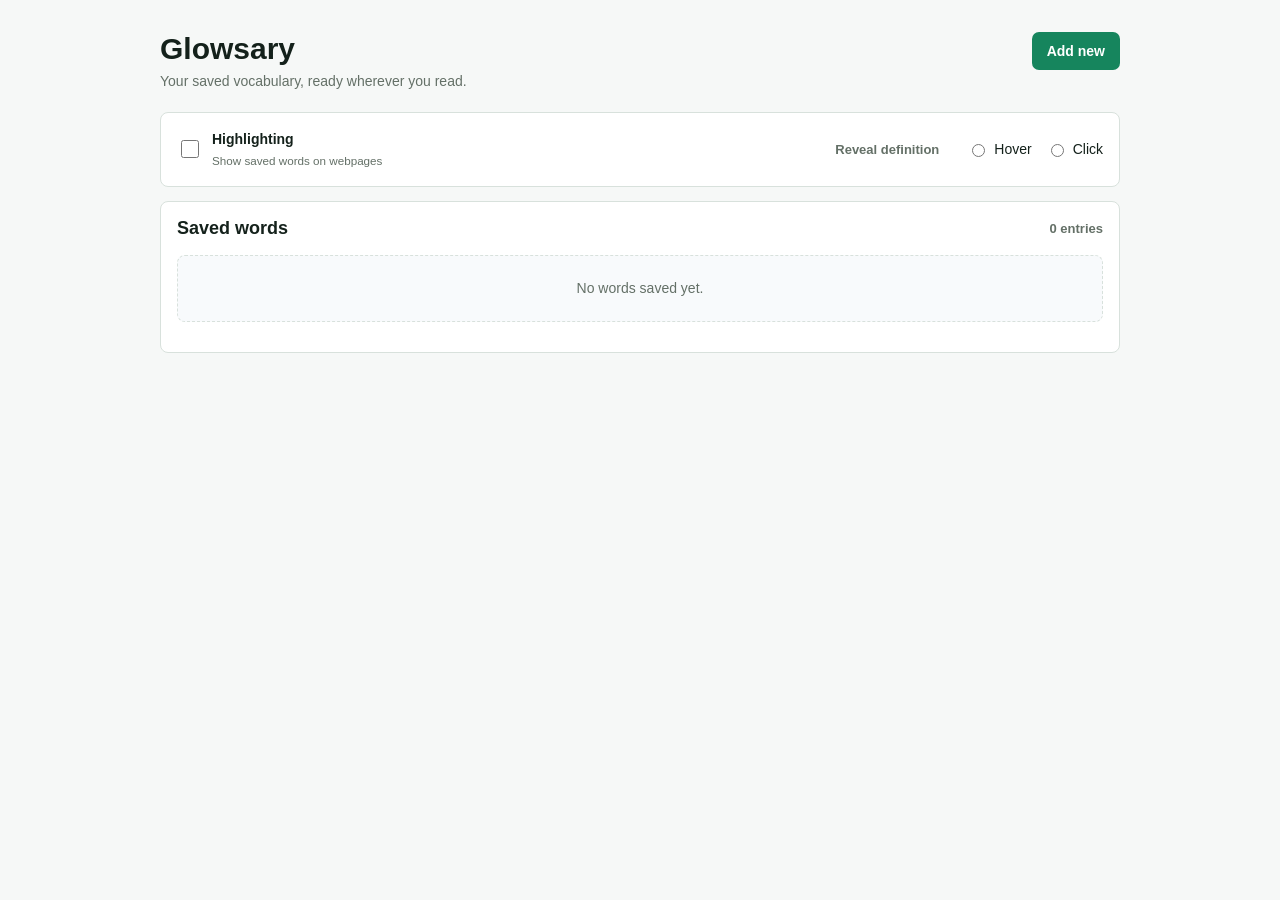
==== options.html @ 421403d9 "Initial commit: Glowsary v1" ====
<!doctype html>
<html lang="en">
  <head>
    <meta charset="utf-8" />
    <meta name="viewport" content="width=device-width, initial-scale=1" />
    <title>Glowsary</title>
    <link rel="stylesheet" href="options.css" />
  </head>
  <body>
    <main class="shell">
      <header class="topbar">
        <div>
          <h1>Glowsary</h1>
          <p>Your saved vocabulary, ready wherever you read.</p>
        </div>
        <button class="primary-button" id="add-entry" type="button">Add new</button>
      </header>

      <section class="settings-panel" aria-label="Settings">
        <label class="switch-row">
          <input id="highlighting-enabled" type="checkbox" />
          <span>
            <strong>Highlighting</strong>
            <small>Show saved words on webpages</small>
          </span>
        </label>

        <fieldset class="trigger-group">
          <legend>Reveal definition</legend>
          <label>
            <input type="radio" name="reveal-trigger" value="hover" />
            Hover
          </label>
          <label>
            <input type="radio" name="reveal-trigger" value="click" />
            Click
          </label>
        </fieldset>
      </section>

      <section class="editor-panel" id="editor-panel" hidden>
        <div class="panel-header">
          <h2 id="editor-title">Add word</h2>
          <button class="icon-button" id="close-editor" type="button" aria-label="Close form">&times;</button>
        </div>
        <form id="entry-form" class="entry-form">
          <label>
            Word
            <input id="term-input" name="term" autocomplete="off" />
          </label>
          <label>
            Definition
            <textarea id="definition-input" name="definition"></textarea>
          </label>
          <div class="form-message" id="form-message" role="alert"></div>
          <div class="form-actions">
            <button class="secondary-button" id="cancel-editor" type="button">Cancel</button>
            <button class="primary-button" type="submit">Save</button>
          </div>
        </form>
      </section>

      <section class="list-section" aria-labelledby="list-heading">
        <div class="list-heading-row">
          <h2 id="list-heading">Saved words</h2>
          <span id="entry-count">0 entries</span>
        </div>
        <div class="empty-state" id="empty-state">No words saved yet.</div>
        <div class="entry-list" id="entry-list"></div>
      </section>
    </main>

    <script src="options.js"></script>
  </body>
</html>
---- options.css ----
:root {
  color-scheme: light;
  --bg: #f6f8f7;
  --surface: #ffffff;
  --text: #14211b;
  --muted: #647067;
  --line: #d8e1dc;
  --accent: #16855d;
  --accent-dark: #106c4a;
  --danger: #b42318;
}

* {
  box-sizing: border-box;
}

body {
  min-width: 680px;
  margin: 0;
  color: var(--text);
  background: var(--bg);
  font: 14px/1.5 -apple-system, BlinkMacSystemFont, "Segoe UI", sans-serif;
}

.shell {
  width: min(960px, calc(100% - 40px));
  margin: 0 auto;
  padding: 32px 0 48px;
}

.topbar {
  display: flex;
  align-items: flex-start;
  justify-content: space-between;
  gap: 24px;
  margin-bottom: 20px;
}

h1,
h2,
p {
  margin: 0;
}

h1 {
  font-size: 30px;
  line-height: 1.1;
}

h2 {
  font-size: 18px;
  line-height: 1.2;
}

.topbar p {
  margin-top: 6px;
  color: var(--muted);
}

button,
input,
textarea {
  font: inherit;
}

button {
  cursor: pointer;
}

.primary-button,
.secondary-button,
.danger-button,
.icon-button {
  border-radius: 7px;
  font-weight: 700;
}

.primary-button,
.secondary-button,
.danger-button {
  min-height: 38px;
  padding: 0 14px;
  border: 1px solid transparent;
}

.primary-button {
  color: #ffffff;
  background: var(--accent);
}

.primary-button:hover {
  background: var(--accent-dark);
}

.secondary-button {
  color: #334155;
  background: #ffffff;
  border-color: var(--line);
}

.secondary-button:hover {
  background: #f8fafc;
}

.danger-button {
  color: var(--danger);
  background: #ffffff;
  border-color: #f0c7c2;
}

.danger-button:hover {
  background: #fff5f4;
}

.icon-button {
  width: 32px;
  height: 32px;
  color: #475569;
  background: transparent;
  border: 0;
  font-size: 24px;
  line-height: 1;
}

.icon-button:hover {
  background: #eef4f1;
}

.settings-panel,
.editor-panel,
.list-section {
  background: var(--surface);
  border: 1px solid var(--line);
  border-radius: 8px;
}

.settings-panel {
  display: flex;
  align-items: center;
  justify-content: space-between;
  gap: 24px;
  padding: 16px;
  margin-bottom: 14px;
}

.switch-row {
  display: flex;
  align-items: center;
  gap: 10px;
}

.switch-row input {
  width: 18px;
  height: 18px;
  accent-color: var(--accent);
}

.switch-row span {
  display: grid;
  gap: 2px;
}

.switch-row small {
  color: var(--muted);
}

.trigger-group {
  display: flex;
  align-items: center;
  gap: 14px;
  margin: 0;
  padding: 0;
  border: 0;
}

.trigger-group legend {
  float: left;
  margin-right: 12px;
  color: var(--muted);
  font-size: 13px;
  font-weight: 700;
}

.trigger-group label {
  display: inline-flex;
  align-items: center;
  gap: 6px;
}

.trigger-group input {
  accent-color: var(--accent);
}

.editor-panel {
  margin-bottom: 14px;
  padding: 16px;
}

.panel-header,
.list-heading-row {
  display: flex;
  align-items: center;
  justify-content: space-between;
  gap: 16px;
}

.entry-form {
  display: grid;
  gap: 12px;
  margin-top: 14px;
}

.entry-form label {
  display: grid;
  gap: 6px;
  color: #334155;
  font-size: 13px;
  font-weight: 700;
}

.entry-form input,
.entry-form textarea {
  width: 100%;
  color: var(--text);
  background: #ffffff;
  border: 1px solid #cbd5e1;
  border-radius: 7px;
  outline: none;
}

.entry-form input {
  min-height: 40px;
  padding: 8px 10px;
}

.entry-form textarea {
  min-height: 96px;
  padding: 10px;
  resize: vertical;
}

.entry-form input:focus,
.entry-form textarea:focus {
  border-color: var(--accent);
  box-shadow: 0 0 0 3px rgba(36, 160, 111, 0.16);
}

.form-message {
  min-height: 18px;
  color: var(--danger);
  font-size: 13px;
}

.form-message.is-info {
  color: var(--accent-dark);
}

.form-actions {
  display: flex;
  justify-content: flex-end;
  gap: 8px;
}

.list-section {
  padding: 16px;
}

#entry-count {
  color: var(--muted);
  font-size: 13px;
  font-weight: 700;
}

.empty-state {
  margin-top: 16px;
  padding: 22px;
  color: var(--muted);
  background: #f8fafc;
  border: 1px dashed var(--line);
  border-radius: 8px;
  text-align: center;
}

.entry-list {
  display: grid;
  gap: 10px;
  margin-top: 14px;
}

.entry-card {
  display: grid;
  grid-template-columns: minmax(160px, 220px) 1fr auto;
  gap: 14px;
  align-items: start;
  padding: 14px;
  border: 1px solid var(--line);
  border-radius: 8px;
}

.entry-term {
  font-weight: 800;
  overflow-wrap: anywhere;
}

.entry-definition {
  color: #334155;
  white-space: pre-wrap;
  overflow-wrap: anywhere;
}

.entry-actions {
  display: flex;
  gap: 8px;
}

@media (max-width: 760px) {
  body {
    min-width: 0;
  }

  .shell {
    width: min(100% - 24px, 960px);
    padding-top: 20px;
  }

  .topbar,
  .settings-panel,
  .entry-card {
    display: grid;
  }

  .entry-card {
    grid-template-columns: 1fr;
  }

  .entry-actions {
    justify-content: flex-start;
  }
}
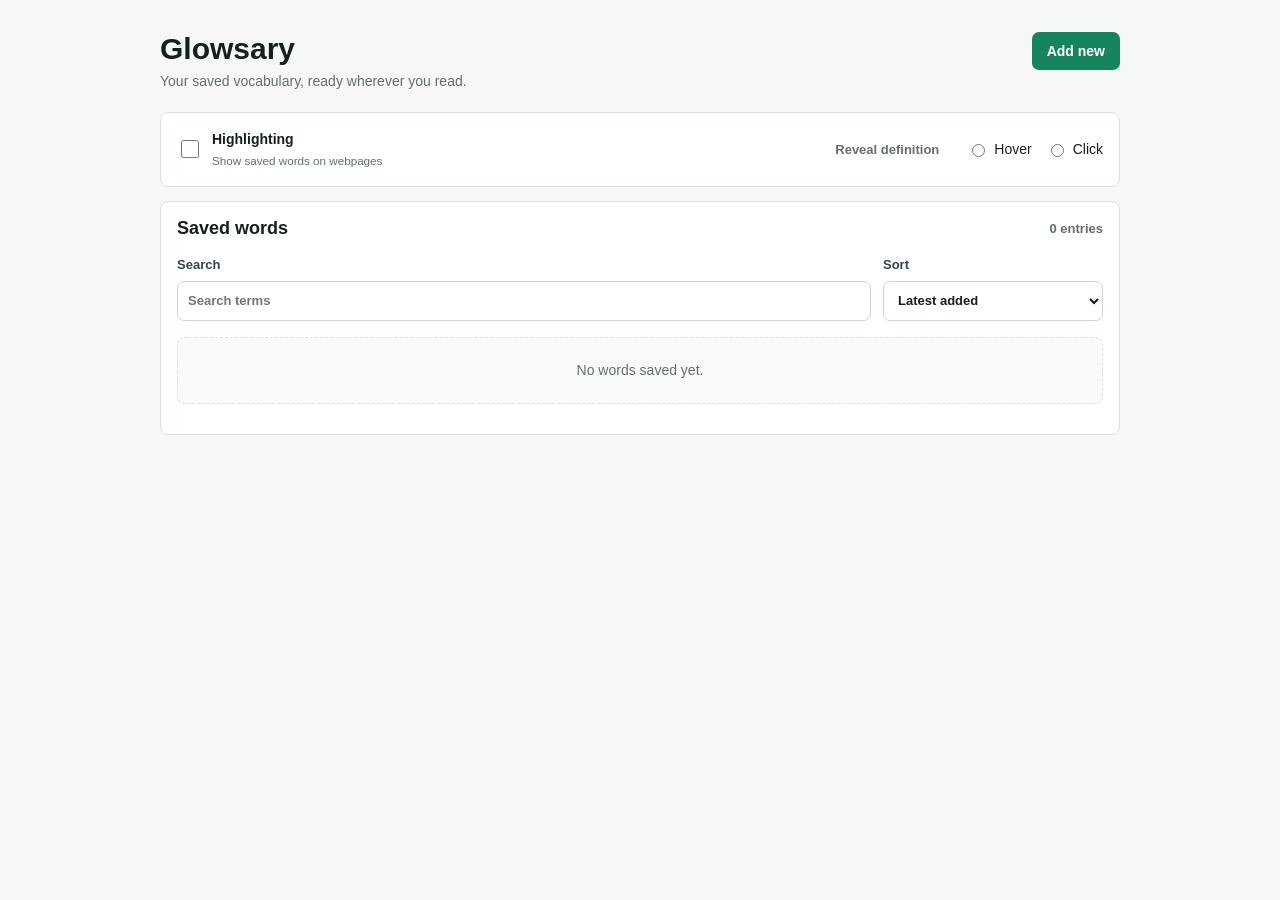
==== commit 8a454efe: "Add management search and sort" ====
--- a/options.html
+++ b/options.html
@@ -65,6 +65,19 @@
           <h2 id="list-heading">Saved words</h2>
           <span id="entry-count">0 entries</span>
         </div>
+        <div class="list-controls">
+          <label class="search-field">
+            Search
+            <input id="search-input" type="search" autocomplete="off" placeholder="Search terms" />
+          </label>
+          <label class="sort-field">
+            Sort
+            <select id="sort-select">
+              <option value="latest">Latest added</option>
+              <option value="az">A -> Z</option>
+            </select>
+          </label>
+        </div>
         <div class="empty-state" id="empty-state">No words saved yet.</div>
         <div class="entry-list" id="entry-list"></div>
       </section>
--- a/options.css
+++ b/options.css
@@ -59,6 +59,7 @@
 
 button,
 input,
+select,
 textarea {
   font: inherit;
 }
@@ -271,6 +272,47 @@
   font-weight: 700;
 }
 
+.list-controls {
+  display: grid;
+  grid-template-columns: minmax(220px, 1fr) minmax(160px, 220px);
+  gap: 12px;
+  margin-top: 16px;
+}
+
+.search-field,
+.sort-field {
+  display: grid;
+  gap: 6px;
+  color: #334155;
+  font-size: 13px;
+  font-weight: 700;
+}
+
+.search-field input,
+.sort-field select {
+  width: 100%;
+  min-height: 40px;
+  color: var(--text);
+  background: #ffffff;
+  border: 1px solid #cbd5e1;
+  border-radius: 7px;
+  outline: none;
+}
+
+.search-field input {
+  padding: 8px 10px;
+}
+
+.sort-field select {
+  padding: 8px 32px 8px 10px;
+}
+
+.search-field input:focus,
+.sort-field select:focus {
+  border-color: var(--accent);
+  box-shadow: 0 0 0 3px rgba(36, 160, 111, 0.16);
+}
+
 .empty-state {
   margin-top: 16px;
   padding: 22px;
@@ -325,10 +367,15 @@
 
   .topbar,
   .settings-panel,
+  .list-controls,
   .entry-card {
     display: grid;
   }
 
+  .list-controls {
+    grid-template-columns: 1fr;
+  }
+
   .entry-card {
     grid-template-columns: 1fr;
   }
